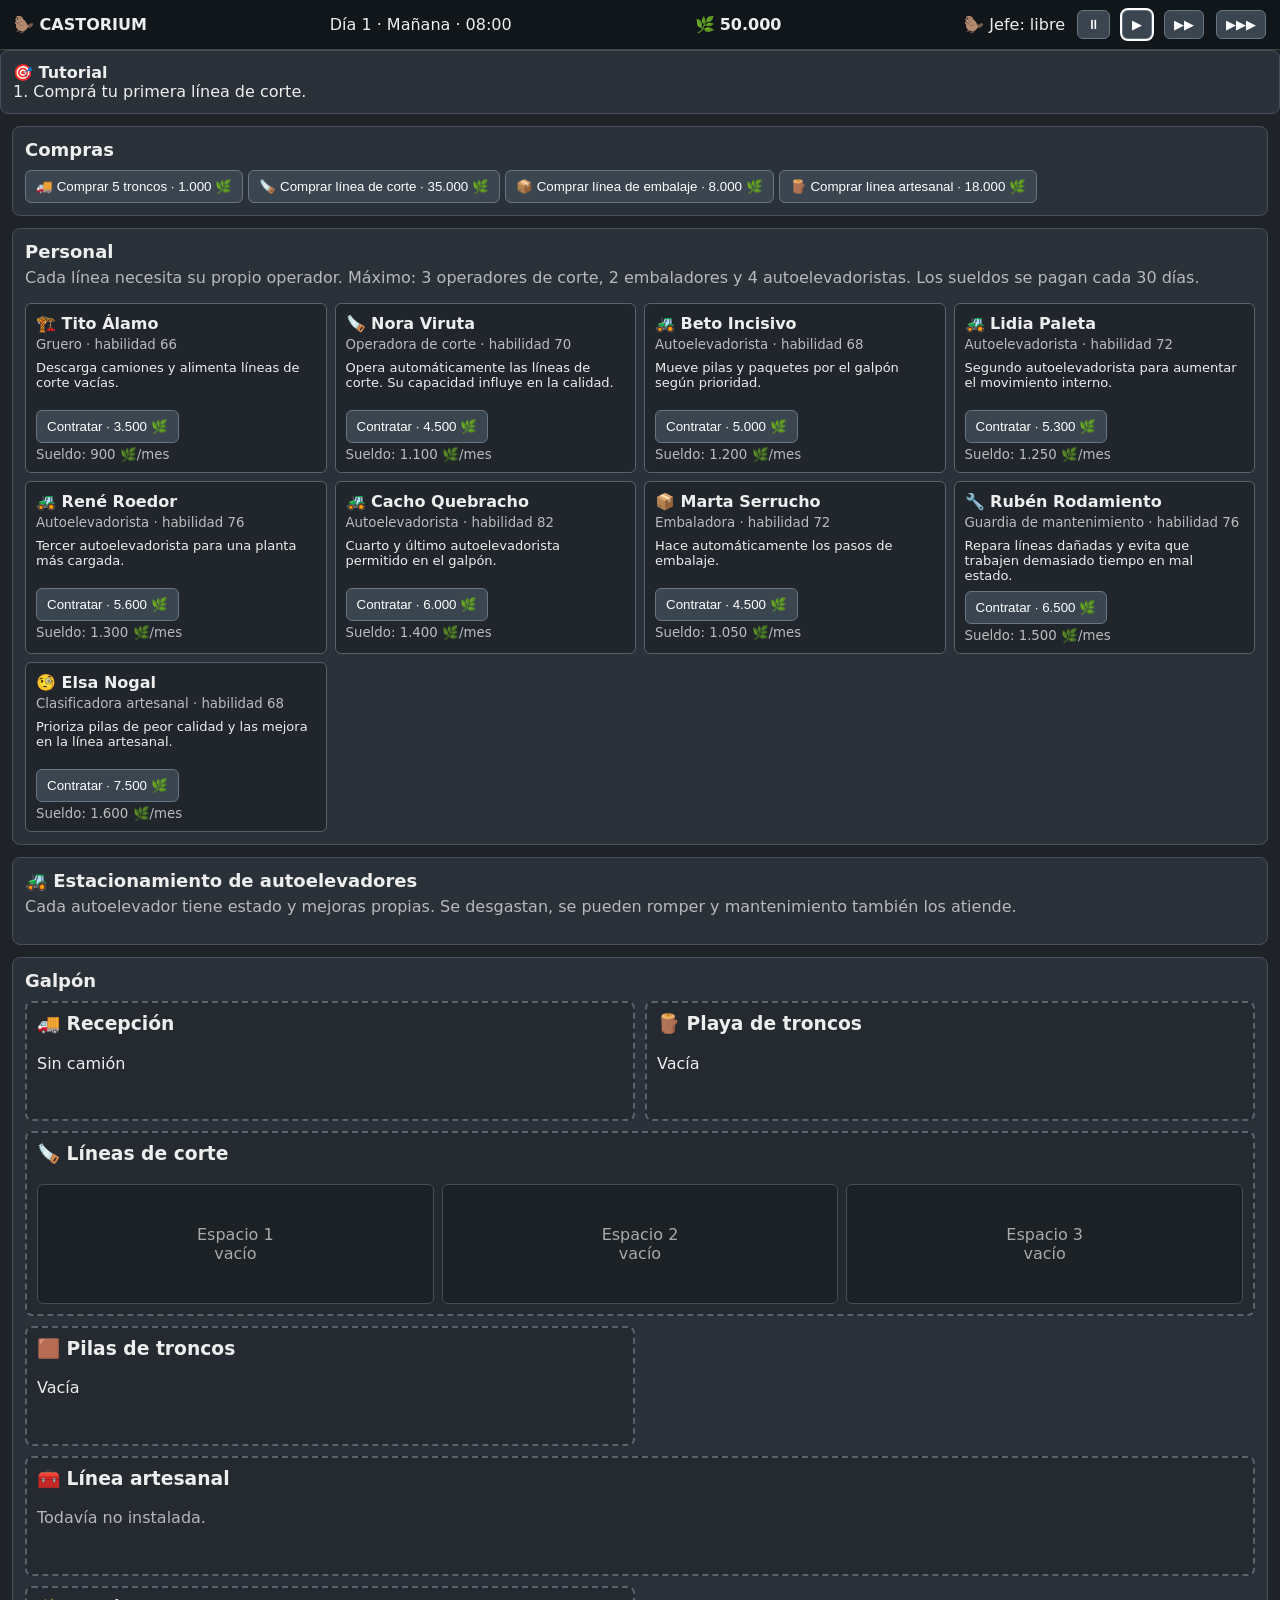
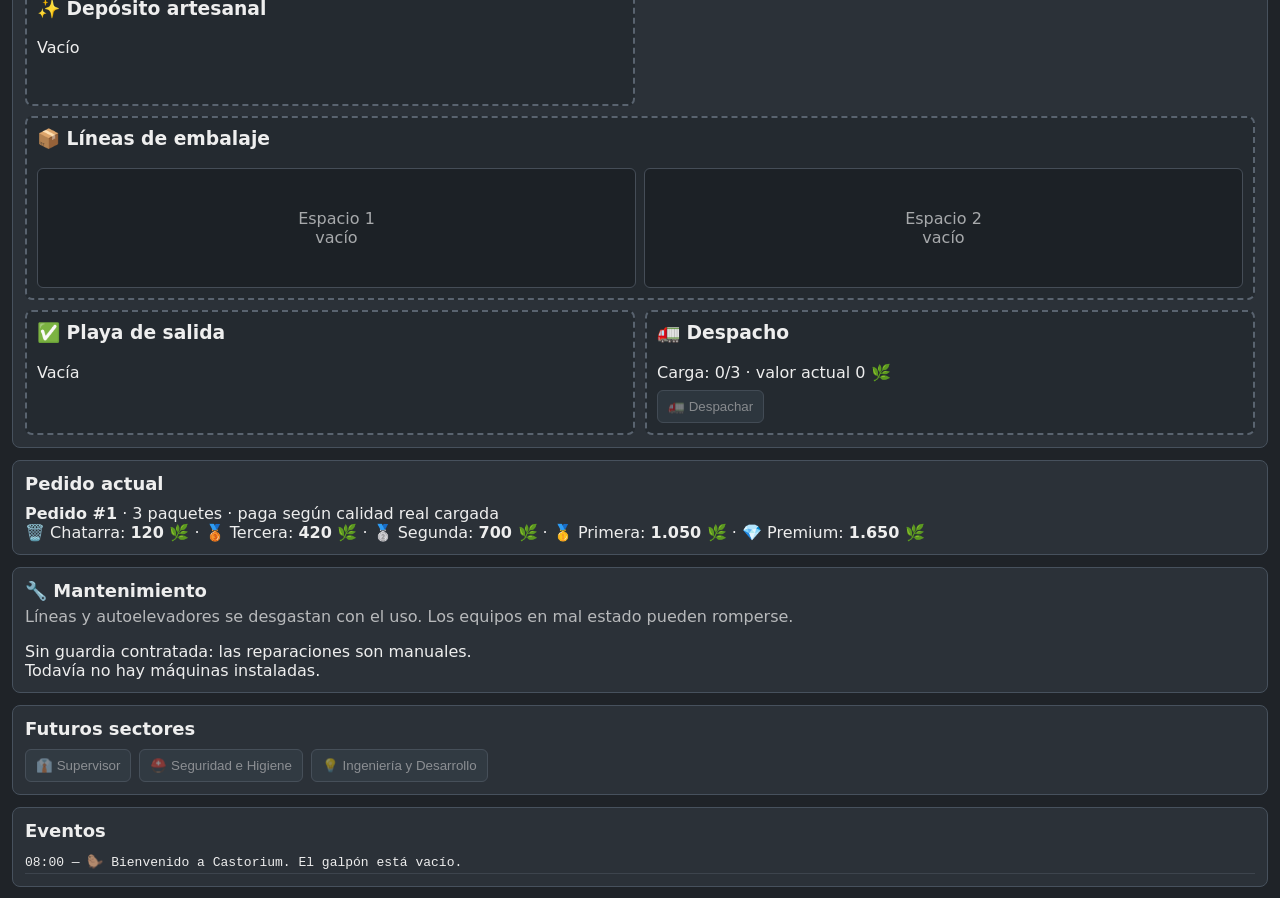
==== index.html @ df2d4288 "Add forklift parking and staffing limits" ====
<!doctype html>
<html lang="es">
<head>
  <meta charset="UTF-8" />
  <meta name="viewport" content="width=device-width, initial-scale=1.0" />
  <title>Castorium</title>
  <link rel="stylesheet" href="./styles.css" />
</head>
<body>
  <header>
    <strong>🦫 CASTORIUM</strong>
    <span id="clock">Día 1 · Mañana · 08:00</span>
    <span>🌿 <b id="money">50.000</b></span>
    <span id="boss">Jefe: libre</span>
    <button data-speed="0">⏸</button>
    <button data-speed="1" class="active">▶</button>
    <button data-speed="2">▶▶</button>
    <button data-speed="4">▶▶▶</button>
  </header>

  <section id="tutorial" class="panel"></section>

  <main>
    <section class="panel">
      <h2>Compras</h2>
      <button id="buyLogs">🚚 Comprar 5 troncos · 1.000 🌿</button>
      <button id="buyCutLine">🪚 Comprar línea de corte · 35.000 🌿</button>
      <button id="buyPackLine">📦 Comprar línea de embalaje · 8.000 🌿</button>
      <button id="buyArtisanLine">🪵 Comprar línea artesanal · 18.000 🌿</button>
    </section>

    <section class="panel">
      <h2>Personal</h2>
      <p class="muted">Cada línea necesita su propio operador. Máximo: 3 operadores de corte, 2 embaladores y 4 autoelevadoristas. Los sueldos se pagan cada 30 días.</p>
      <div id="workers" class="worker-grid"></div>
    </section>

    <section class="panel">
      <h2>🚜 Estacionamiento de autoelevadores</h2>
      <p class="muted">Cada autoelevador tiene estado y mejoras propias. Se desgastan, se pueden romper y mantenimiento también los atiende.</p>
      <div id="forkliftParking" class="slots"></div>
    </section>

    <section class="panel">
      <h2>Galpón</h2>
      <div class="flow">
        <div class="zone">
          <h3>🚚 Recepción</h3>
          <div id="incoming"></div>
        </div>
        <div class="zone dropzone" data-drop="rawYard">
          <h3>🪵 Playa de troncos</h3>
          <div id="rawYard"></div>
        </div>
        <div class="zone wide">
          <h3>🪚 Líneas de corte</h3>
          <div id="cutLines" class="slots"></div>
        </div>
        <div class="zone dropzone" data-drop="cutBuffer">
          <h3>🟫 Pilas de troncos</h3>
          <div id="cutBuffer"></div>
        </div>
        <div class="zone wide">
          <h3>🧰 Línea artesanal</h3>
          <div id="artisanLine"></div>
        </div>
        <div class="zone dropzone" data-drop="artisanYard">
          <h3>✨ Depósito artesanal</h3>
          <div id="artisanYard"></div>
        </div>
        <div class="zone wide">
          <h3>📦 Líneas de embalaje</h3>
          <div id="packLines" class="slots pack-slots"></div>
        </div>
        <div class="zone dropzone" data-drop="finishedYard">
          <h3>✅ Playa de salida</h3>
          <div id="finishedYard"></div>
        </div>
        <div class="zone dropzone" data-drop="dispatchTruck">
          <h3>🚛 Despacho</h3>
          <div id="dispatchTruck"></div>
        </div>
      </div>
    </section>

    <section class="panel">
      <h2>Pedido actual</h2>
      <div id="order"></div>
      <div id="qualityPrices"></div>
    </section>

    <section class="panel">
      <h2>🔧 Mantenimiento</h2>
      <p class="muted">Líneas y autoelevadores se desgastan con el uso. Los equipos en mal estado pueden romperse.</p>
      <div id="maintenance"></div>
    </section>

    <section class="panel">
      <h2>Futuros sectores</h2>
      <div class="future-grid">
        <button disabled>👔 Supervisor</button>
        <button disabled>⛑️ Seguridad e Higiene</button>
        <button disabled>💡 Ingeniería y Desarrollo</button>
      </div>
    </section>

    <section class="panel">
      <h2>Eventos</h2>
      <div id="log"></div>
    </section>
  </main>

  <script type="module" src="./src/main.js"></script>
</body>
</html>
---- styles.css ----
* { box-sizing: border-box; }
body { margin: 0; font-family: system-ui, sans-serif; background: #1f2328; color: #eee; }
header { position: sticky; top: 0; z-index: 5; display: flex; gap: 12px; align-items: center; padding: 10px 14px; background: #11161b; border-bottom: 1px solid #444; }
header span { margin-left: auto; }
header button { padding: 6px 9px; }
main { padding: 12px; display: grid; gap: 12px; }
.panel { background: #2b3138; border: 1px solid #47515d; border-radius: 8px; padding: 12px; }
.panel h2 { margin: 0 0 10px; font-size: 18px; }
.flow { display: grid; grid-template-columns: repeat(2, minmax(240px, 1fr)); gap: 10px; }
.zone { min-height: 120px; border: 2px dashed #59636f; border-radius: 7px; padding: 10px; background: #242a30; }
.zone.wide { grid-column: span 2; }
.zone.dragover, .machine.dragover { border-color: #fff; background: #303840; }
.zone h3 { margin-top: 0; }
.slots { display: grid; grid-template-columns: repeat(3, minmax(180px,1fr)); gap: 8px; }
.pack-slots { grid-template-columns: repeat(2, minmax(220px,1fr)); }
.machine { border: 1px solid #58616d; border-radius: 6px; padding: 8px; background: #181d22; min-height: 120px; }
.machine.empty { opacity: .65; display: grid; place-items: center; text-align: center; }
.item { display: inline-block; margin: 4px; padding: 7px 9px; background: #3d4650; border: 1px solid #65717d; border-radius: 6px; cursor: grab; user-select: none; }
.item:active { cursor: grabbing; }
button { background: #3a4550; color: white; border: 1px solid #687583; border-radius: 6px; padding: 8px 10px; }
button:hover:not(:disabled) { background: #465463; }
button:disabled { opacity: .45; cursor: not-allowed; }
button.active { outline: 2px solid #fff; }
progress { width: 100%; height: 18px; }
.action-row { display: flex; gap: 8px; flex-wrap: wrap; margin-top: 8px; }
.future-grid { display: flex; gap: 8px; flex-wrap: wrap; }
.worker-grid { display: grid; grid-template-columns: repeat(4, minmax(190px, 1fr)); gap: 8px; }
.worker-card { border: 1px solid #58616d; border-radius: 6px; padding: 10px; background: #20262c; }
.worker-card.hired { border-style: dashed; }
.worker-card p { min-height: 42px; margin: 8px 0; font-size: 13px; }
.worker-card small { display: block; opacity: .75; margin-top: 4px; }
.upgrade-menu { margin-top: 8px; padding-top: 8px; border-top: 1px solid #46505a; display: grid; gap: 6px; }
.upgrade-menu button { text-align: left; }
.muted { opacity: .72; margin-top: -4px; }
#log { max-height: 180px; overflow-y: auto; font-family: ui-monospace, monospace; font-size: 13px; }
.log-entry { padding: 3px 0; border-bottom: 1px solid #3d444d; }
.tutorial-step { font-size: 16px; }
.good { color: #b6f0b6; }
.warn { color: #ffd18a; }
@media (max-width: 900px) {
  .worker-grid { grid-template-columns: repeat(2, minmax(180px, 1fr)); }
}
@media (max-width: 800px) {
  .flow, .slots, .pack-slots, .worker-grid { grid-template-columns: 1fr; }
  .zone.wide { grid-column: span 1; }
  header { flex-wrap: wrap; }
  header span { margin-left: 0; }
}
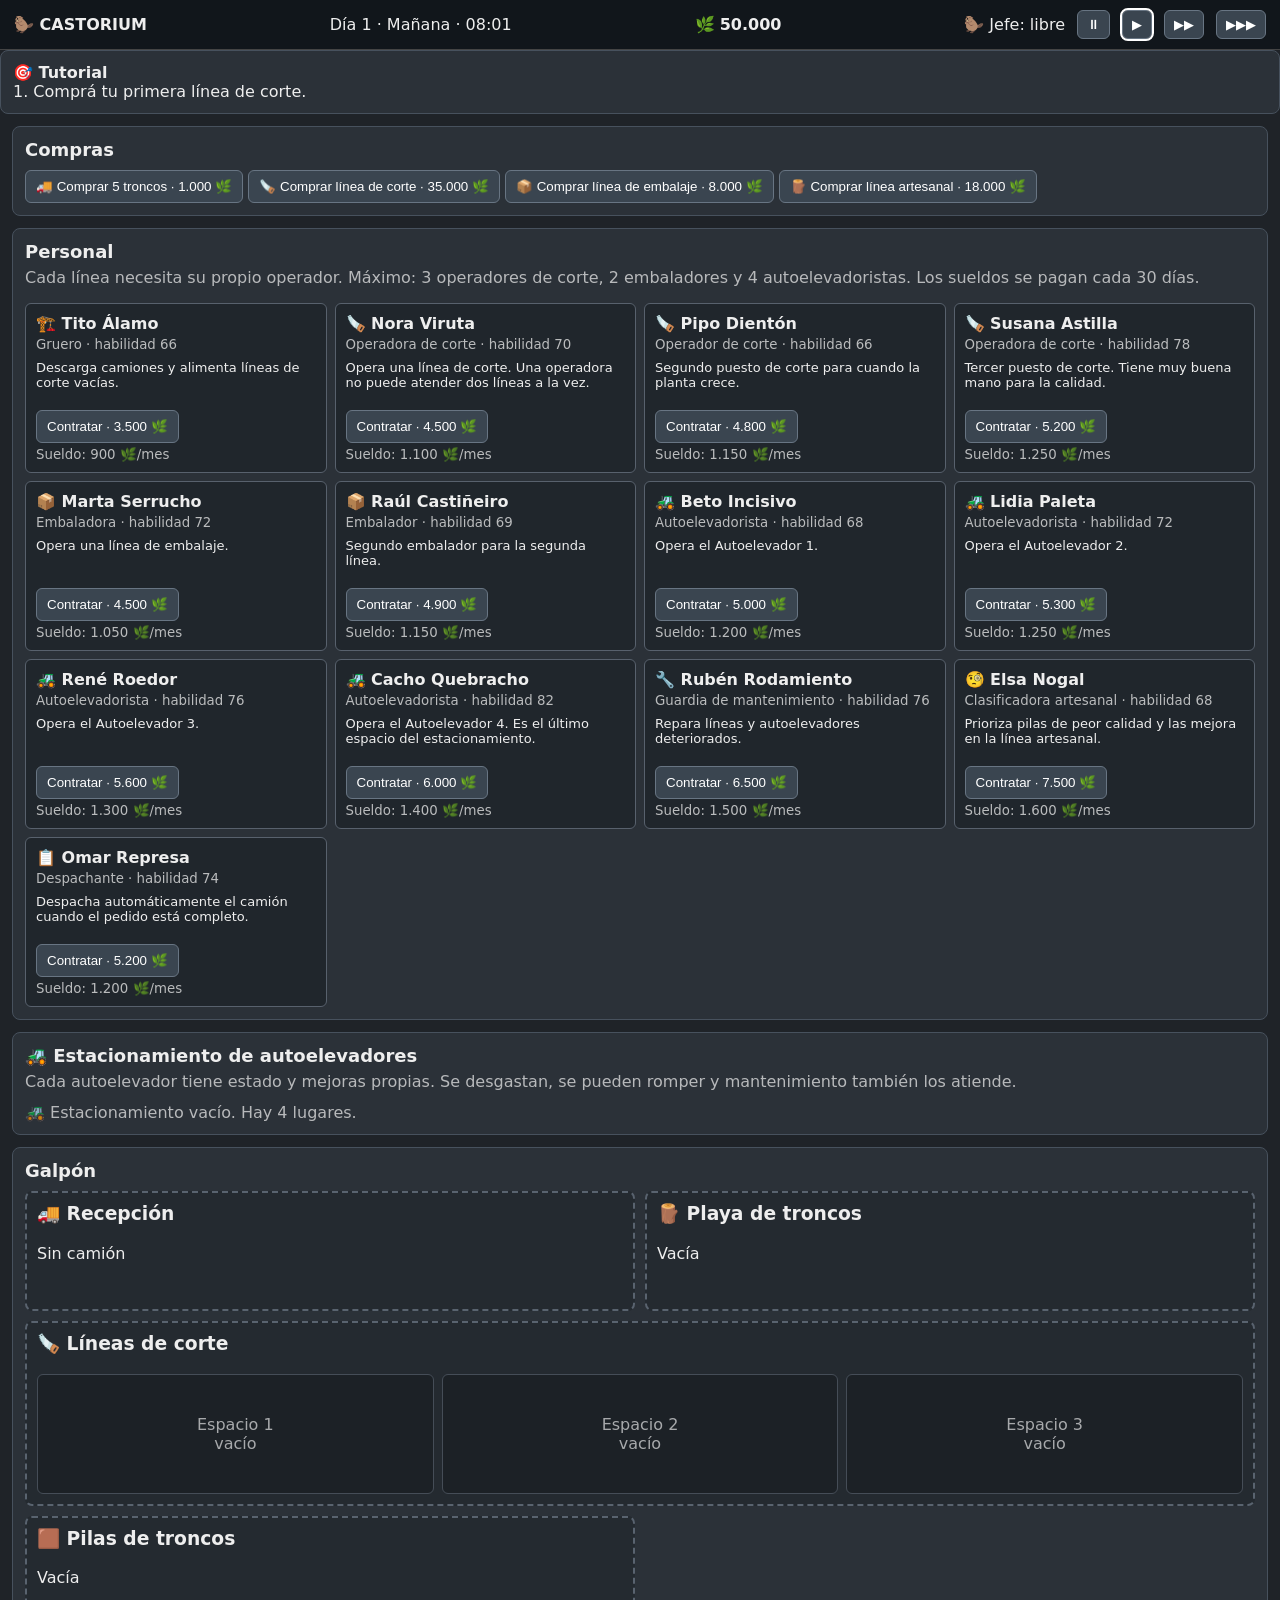
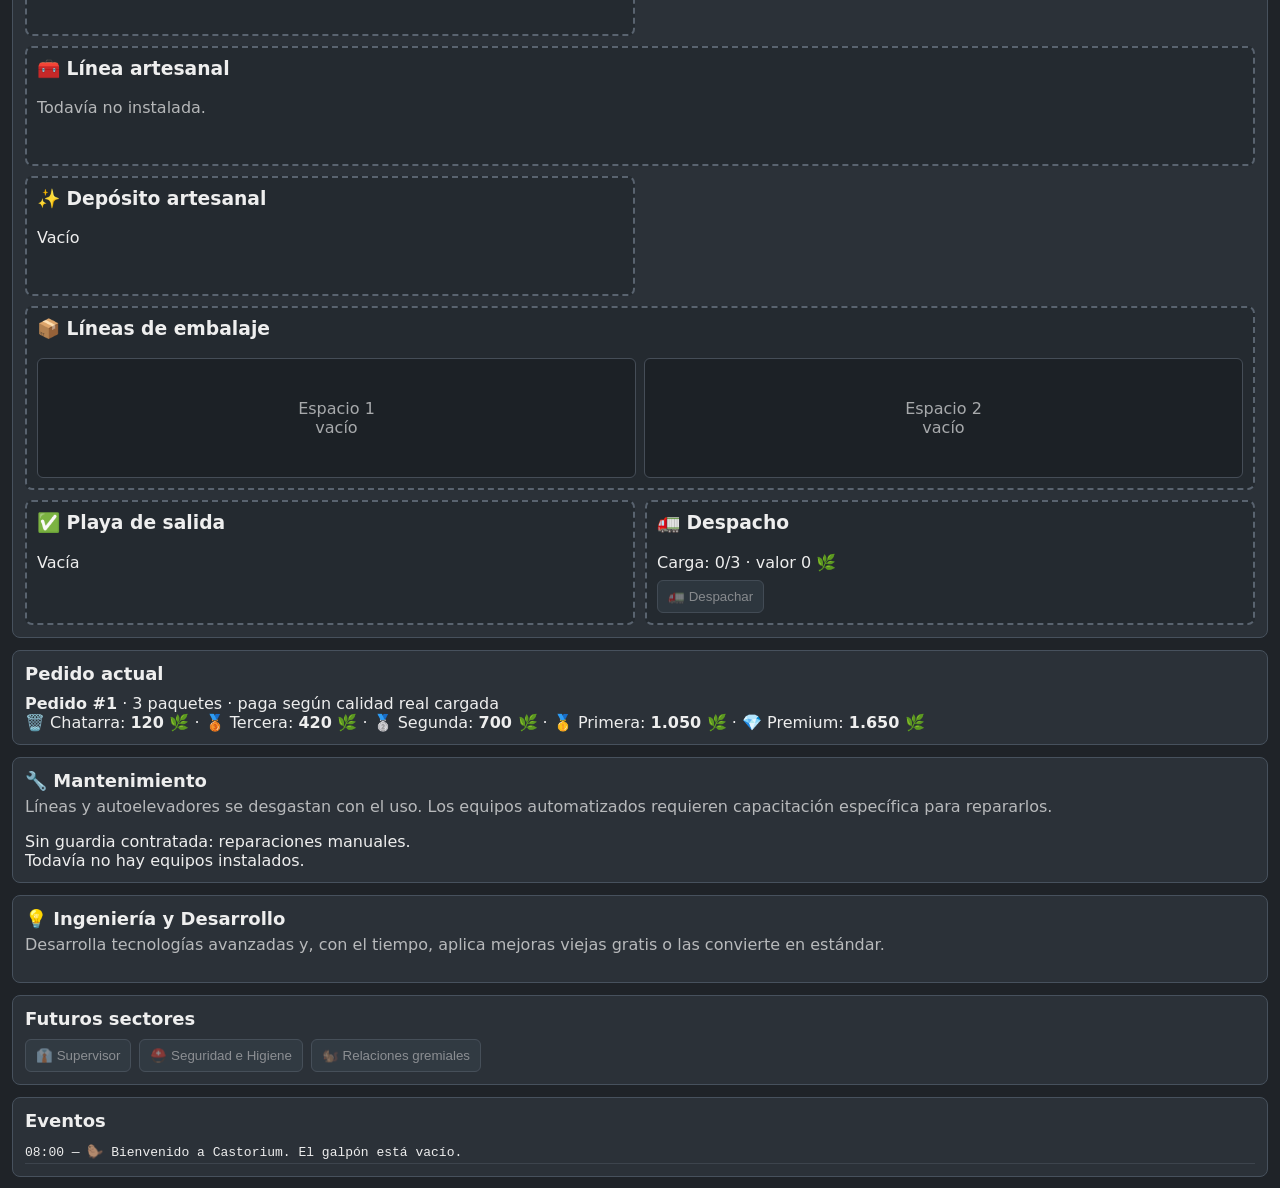
==== commit be8608a9: "Add Engineering panel and automation-ready plant systems" ====
--- a/index.html
+++ b/index.html
@@ -44,42 +44,15 @@
     <section class="panel">
       <h2>Galpón</h2>
       <div class="flow">
-        <div class="zone">
-          <h3>🚚 Recepción</h3>
-          <div id="incoming"></div>
-        </div>
-        <div class="zone dropzone" data-drop="rawYard">
-          <h3>🪵 Playa de troncos</h3>
-          <div id="rawYard"></div>
-        </div>
-        <div class="zone wide">
-          <h3>🪚 Líneas de corte</h3>
-          <div id="cutLines" class="slots"></div>
-        </div>
-        <div class="zone dropzone" data-drop="cutBuffer">
-          <h3>🟫 Pilas de troncos</h3>
-          <div id="cutBuffer"></div>
-        </div>
-        <div class="zone wide">
-          <h3>🧰 Línea artesanal</h3>
-          <div id="artisanLine"></div>
-        </div>
-        <div class="zone dropzone" data-drop="artisanYard">
-          <h3>✨ Depósito artesanal</h3>
-          <div id="artisanYard"></div>
-        </div>
-        <div class="zone wide">
-          <h3>📦 Líneas de embalaje</h3>
-          <div id="packLines" class="slots pack-slots"></div>
-        </div>
-        <div class="zone dropzone" data-drop="finishedYard">
-          <h3>✅ Playa de salida</h3>
-          <div id="finishedYard"></div>
-        </div>
-        <div class="zone dropzone" data-drop="dispatchTruck">
-          <h3>🚛 Despacho</h3>
-          <div id="dispatchTruck"></div>
-        </div>
+        <div class="zone"><h3>🚚 Recepción</h3><div id="incoming"></div></div>
+        <div class="zone dropzone" data-drop="rawYard"><h3>🪵 Playa de troncos</h3><div id="rawYard"></div></div>
+        <div class="zone wide"><h3>🪚 Líneas de corte</h3><div id="cutLines" class="slots"></div></div>
+        <div class="zone dropzone" data-drop="cutBuffer"><h3>🟫 Pilas de troncos</h3><div id="cutBuffer"></div></div>
+        <div class="zone wide"><h3>🧰 Línea artesanal</h3><div id="artisanLine"></div></div>
+        <div class="zone dropzone" data-drop="artisanYard"><h3>✨ Depósito artesanal</h3><div id="artisanYard"></div></div>
+        <div class="zone wide"><h3>📦 Líneas de embalaje</h3><div id="packLines" class="slots pack-slots"></div></div>
+        <div class="zone dropzone" data-drop="finishedYard"><h3>✅ Playa de salida</h3><div id="finishedYard"></div></div>
+        <div class="zone dropzone" data-drop="dispatchTruck"><h3>🚛 Despacho</h3><div id="dispatchTruck"></div></div>
       </div>
     </section>
 
@@ -91,8 +64,14 @@
 
     <section class="panel">
       <h2>🔧 Mantenimiento</h2>
-      <p class="muted">Líneas y autoelevadores se desgastan con el uso. Los equipos en mal estado pueden romperse.</p>
+      <p class="muted">Líneas y autoelevadores se desgastan con el uso. Los equipos automatizados requieren capacitación específica para repararlos.</p>
       <div id="maintenance"></div>
+    </section>
+
+    <section class="panel">
+      <h2>💡 Ingeniería y Desarrollo</h2>
+      <p class="muted">Desarrolla tecnologías avanzadas y, con el tiempo, aplica mejoras viejas gratis o las convierte en estándar.</p>
+      <div id="engineering"></div>
     </section>
 
     <section class="panel">
@@ -100,7 +79,7 @@
       <div class="future-grid">
         <button disabled>👔 Supervisor</button>
         <button disabled>⛑️ Seguridad e Higiene</button>
-        <button disabled>💡 Ingeniería y Desarrollo</button>
+        <button disabled>🐿️ Relaciones gremiales</button>
       </div>
     </section>
 
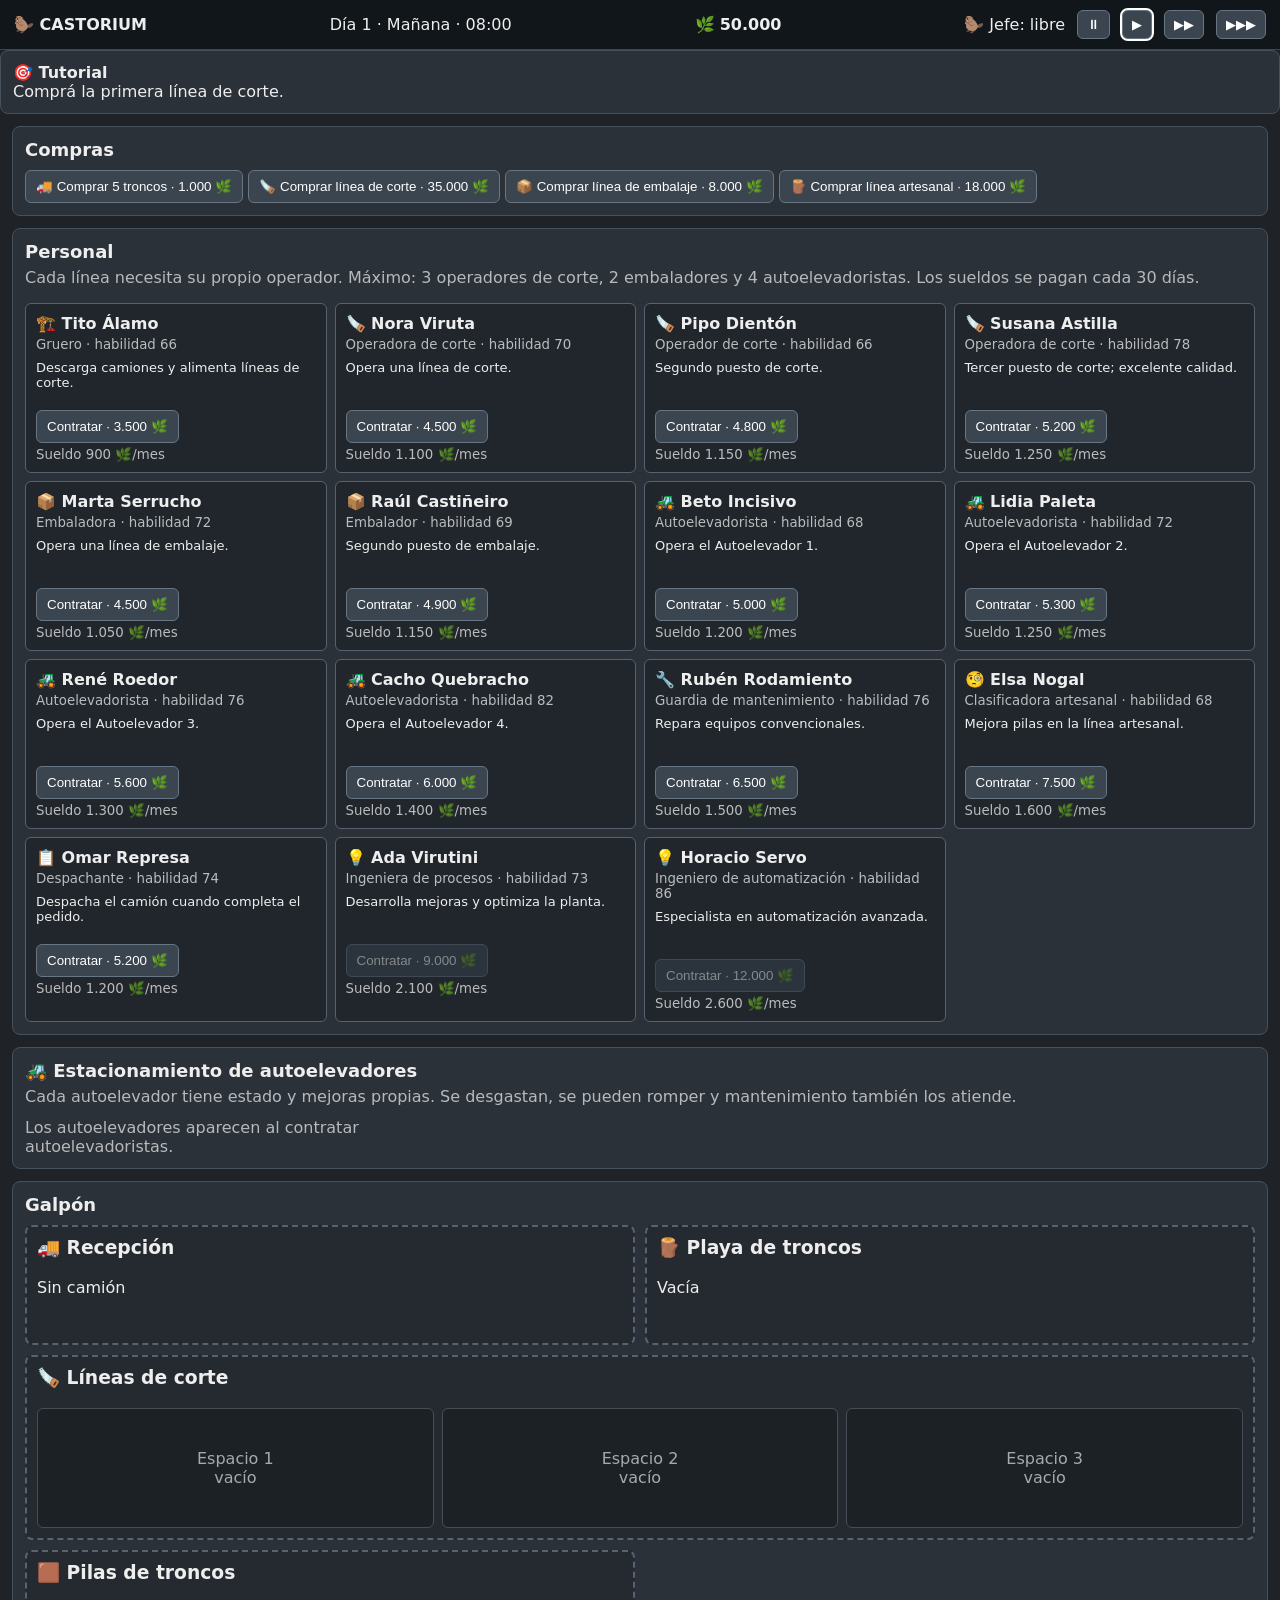
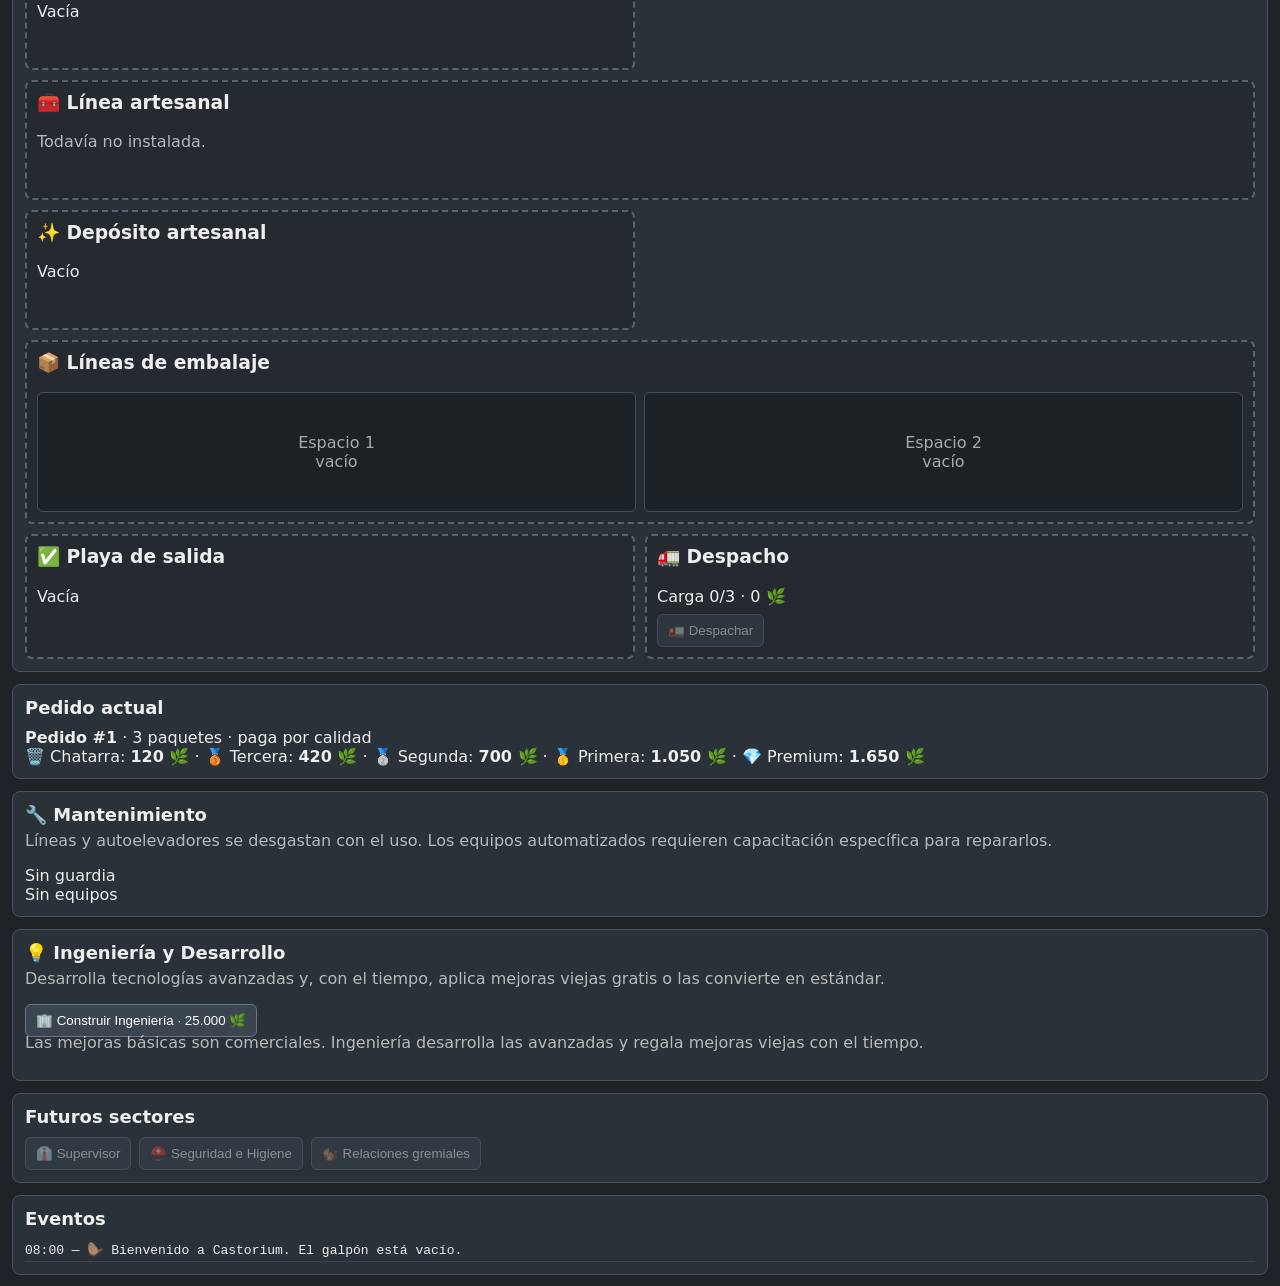
==== commit 0e138ad3: "Use new Engineering and automation simulation" ====
--- a/index.html
+++ b/index.html
@@ -89,6 +89,6 @@
     </section>
   </main>
 
-  <script type="module" src="./src/main.js"></script>
+  <script type="module" src="./src/main-v2.js"></script>
 </body>
 </html>
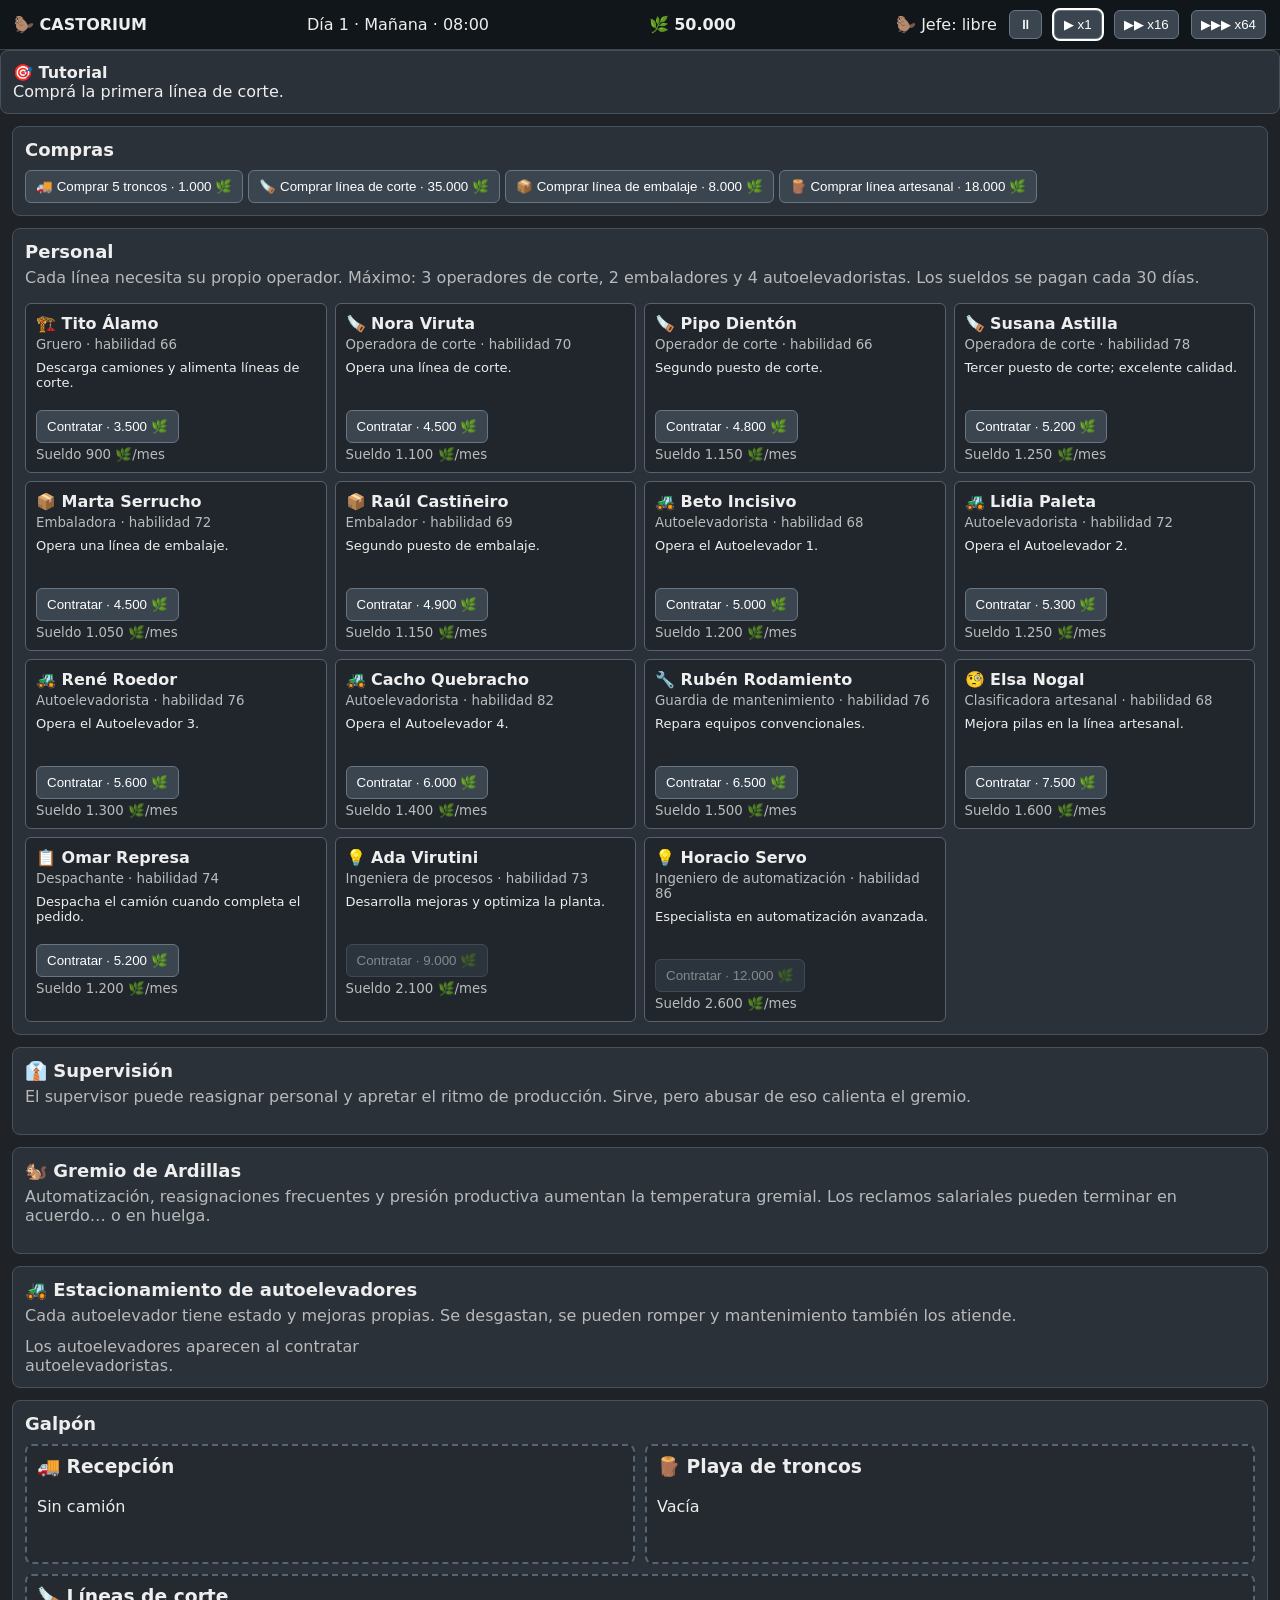
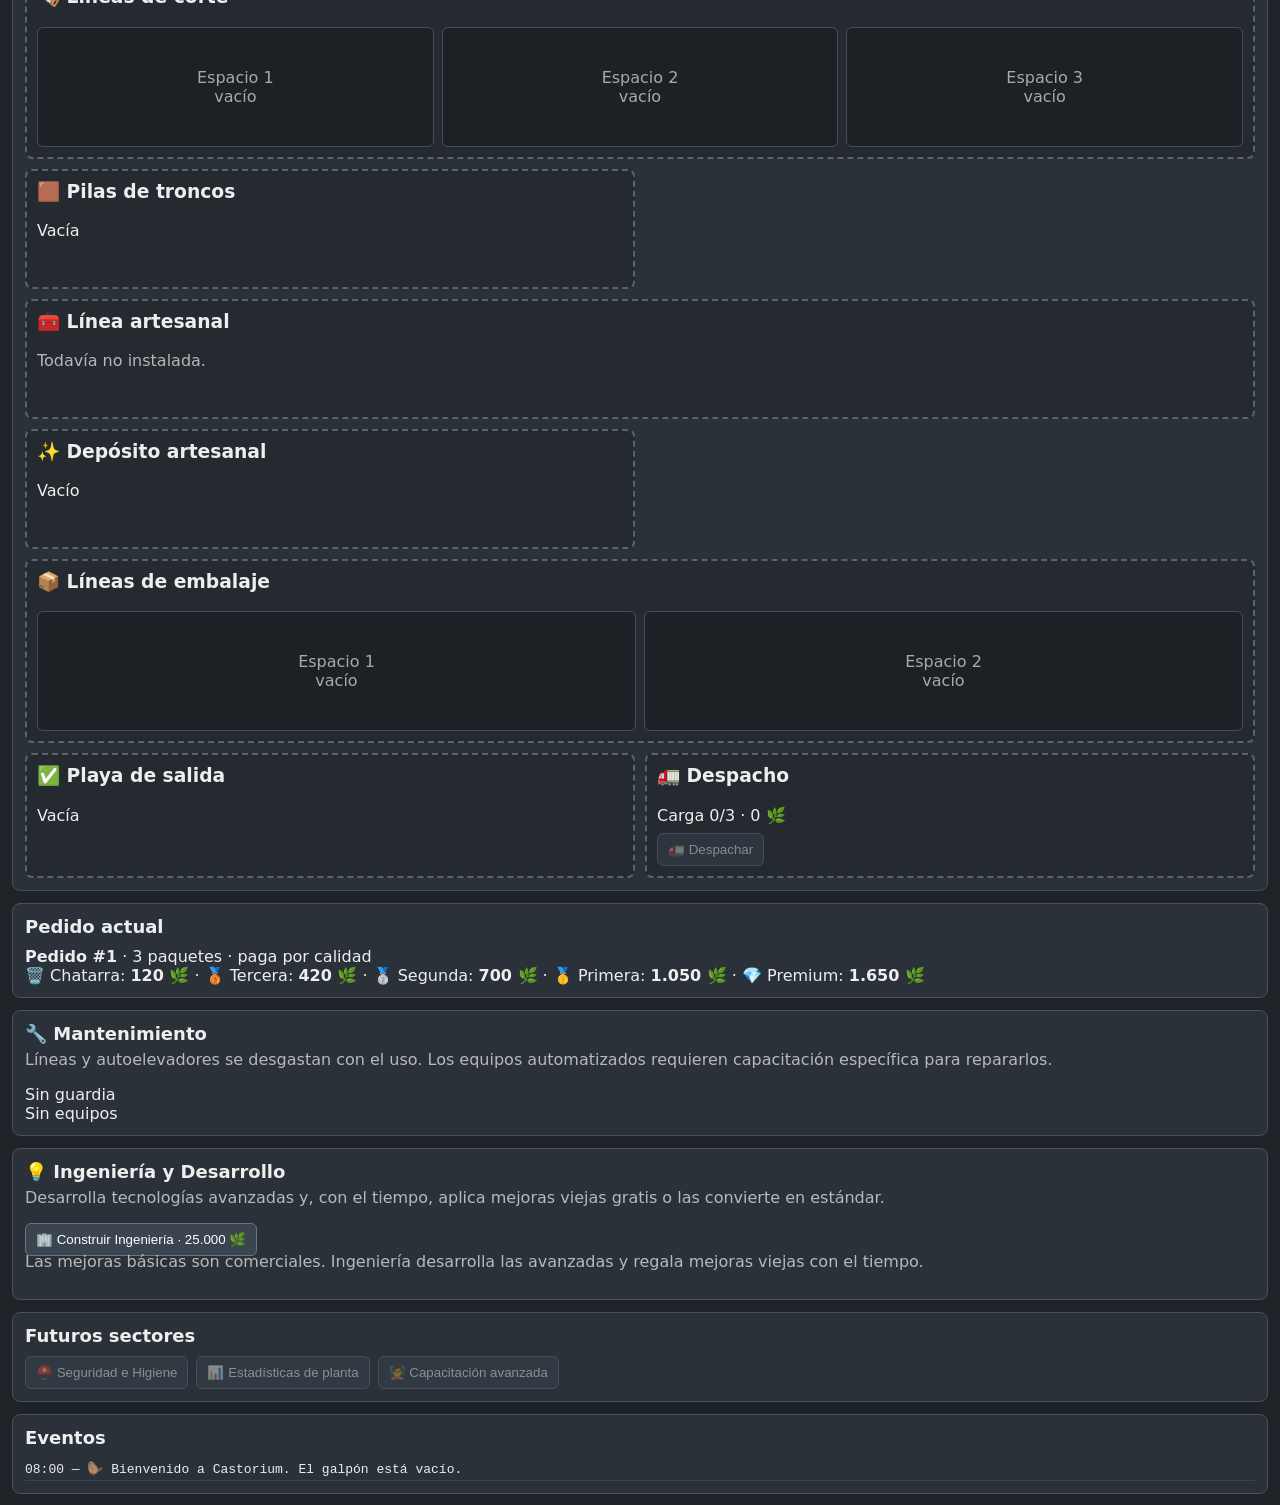
==== commit 9cc058a6: "Add supervisor union panels and faster time controls" ====
--- a/index.html
+++ b/index.html
@@ -13,9 +13,9 @@
     <span>🌿 <b id="money">50.000</b></span>
     <span id="boss">Jefe: libre</span>
     <button data-speed="0">⏸</button>
-    <button data-speed="1" class="active">▶</button>
-    <button data-speed="2">▶▶</button>
-    <button data-speed="4">▶▶▶</button>
+    <button data-speed="1" class="active">▶ x1</button>
+    <button data-speed="16">▶▶ x16</button>
+    <button data-speed="64">▶▶▶ x64</button>
   </header>
 
   <section id="tutorial" class="panel"></section>
@@ -33,6 +33,18 @@
       <h2>Personal</h2>
       <p class="muted">Cada línea necesita su propio operador. Máximo: 3 operadores de corte, 2 embaladores y 4 autoelevadoristas. Los sueldos se pagan cada 30 días.</p>
       <div id="workers" class="worker-grid"></div>
+    </section>
+
+    <section class="panel">
+      <h2>👔 Supervisión</h2>
+      <p class="muted">El supervisor puede reasignar personal y apretar el ritmo de producción. Sirve, pero abusar de eso calienta el gremio.</p>
+      <div id="supervisor"></div>
+    </section>
+
+    <section class="panel">
+      <h2>🐿️ Gremio de Ardillas</h2>
+      <p class="muted">Automatización, reasignaciones frecuentes y presión productiva aumentan la temperatura gremial. Los reclamos salariales pueden terminar en acuerdo… o en huelga.</p>
+      <div id="union"></div>
     </section>
 
     <section class="panel">
@@ -77,9 +89,9 @@
     <section class="panel">
       <h2>Futuros sectores</h2>
       <div class="future-grid">
-        <button disabled>👔 Supervisor</button>
         <button disabled>⛑️ Seguridad e Higiene</button>
-        <button disabled>🐿️ Relaciones gremiales</button>
+        <button disabled>📊 Estadísticas de planta</button>
+        <button disabled>🧑‍🏫 Capacitación avanzada</button>
       </div>
     </section>
 
@@ -89,6 +101,6 @@
     </section>
   </main>
 
-  <script type="module" src="./src/main-v2.js"></script>
+  <script type="module" src="./src/bootstrap.js"></script>
 </body>
 </html>
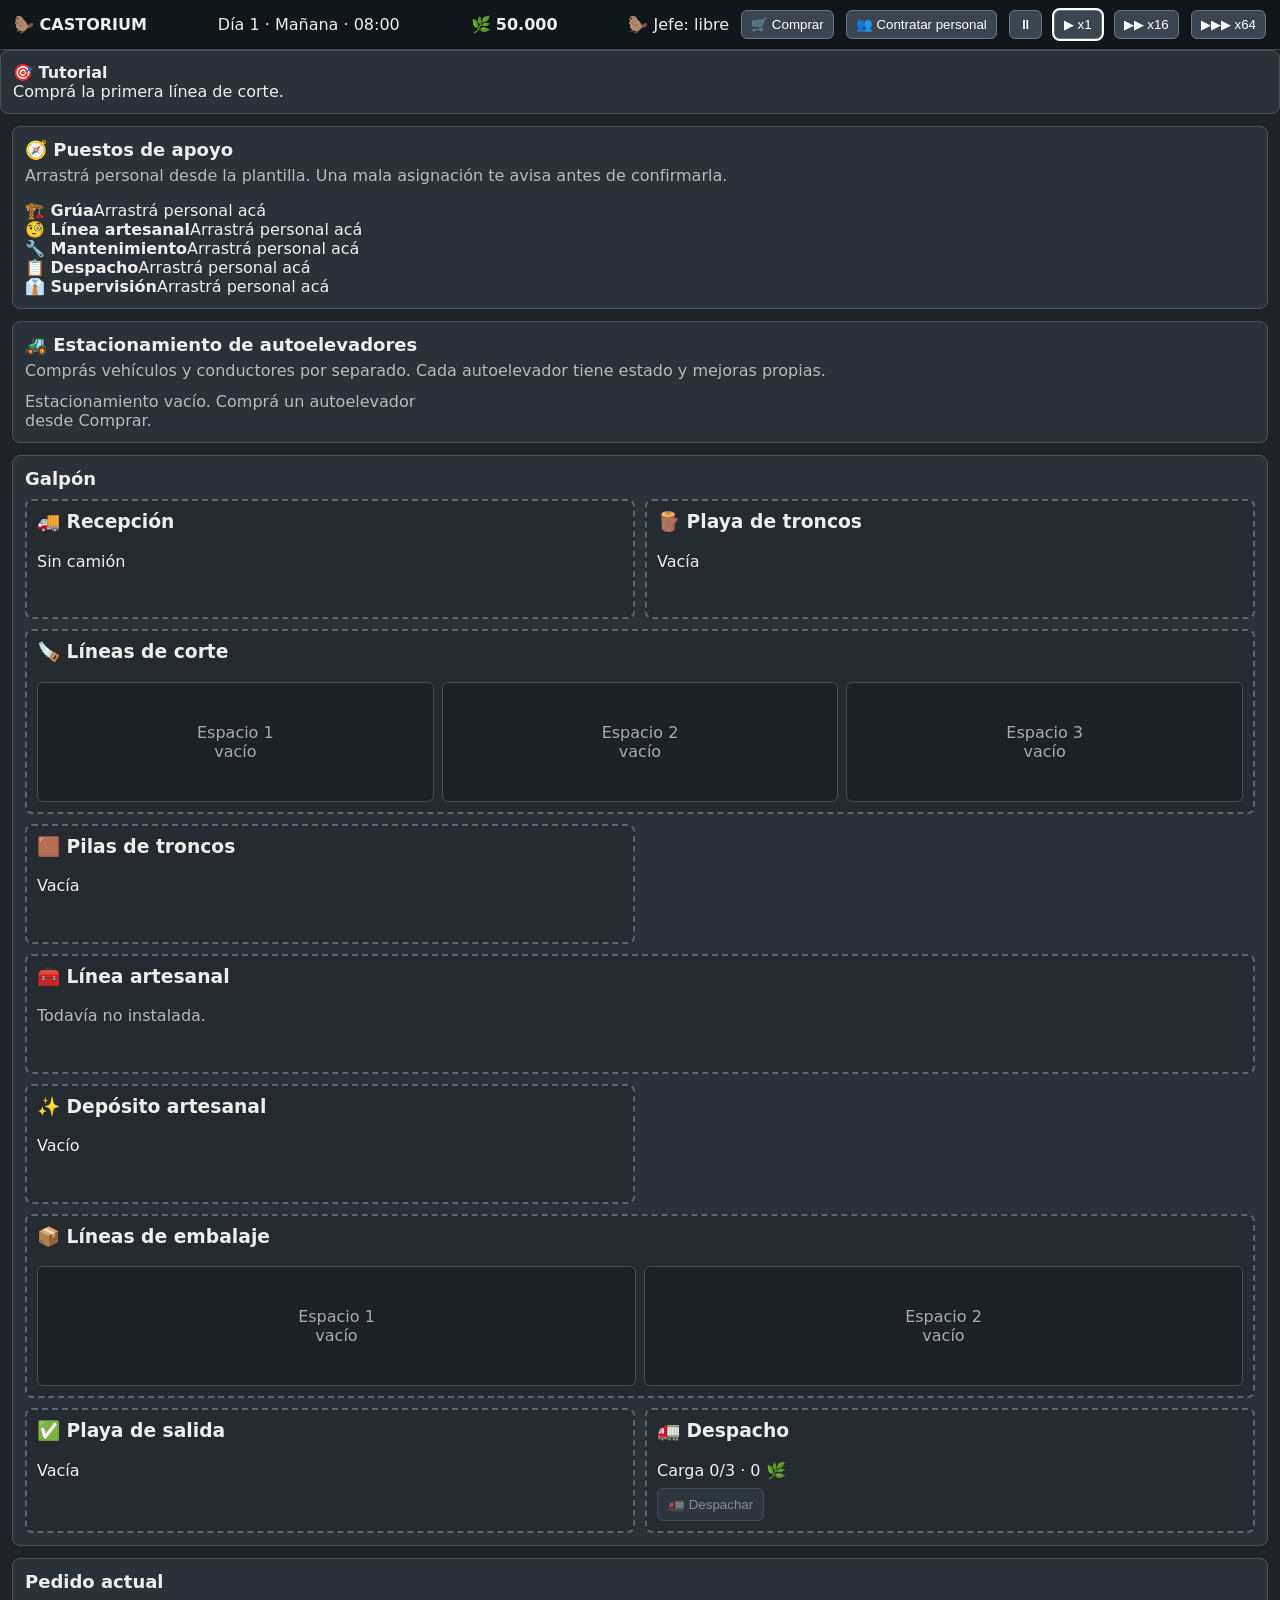
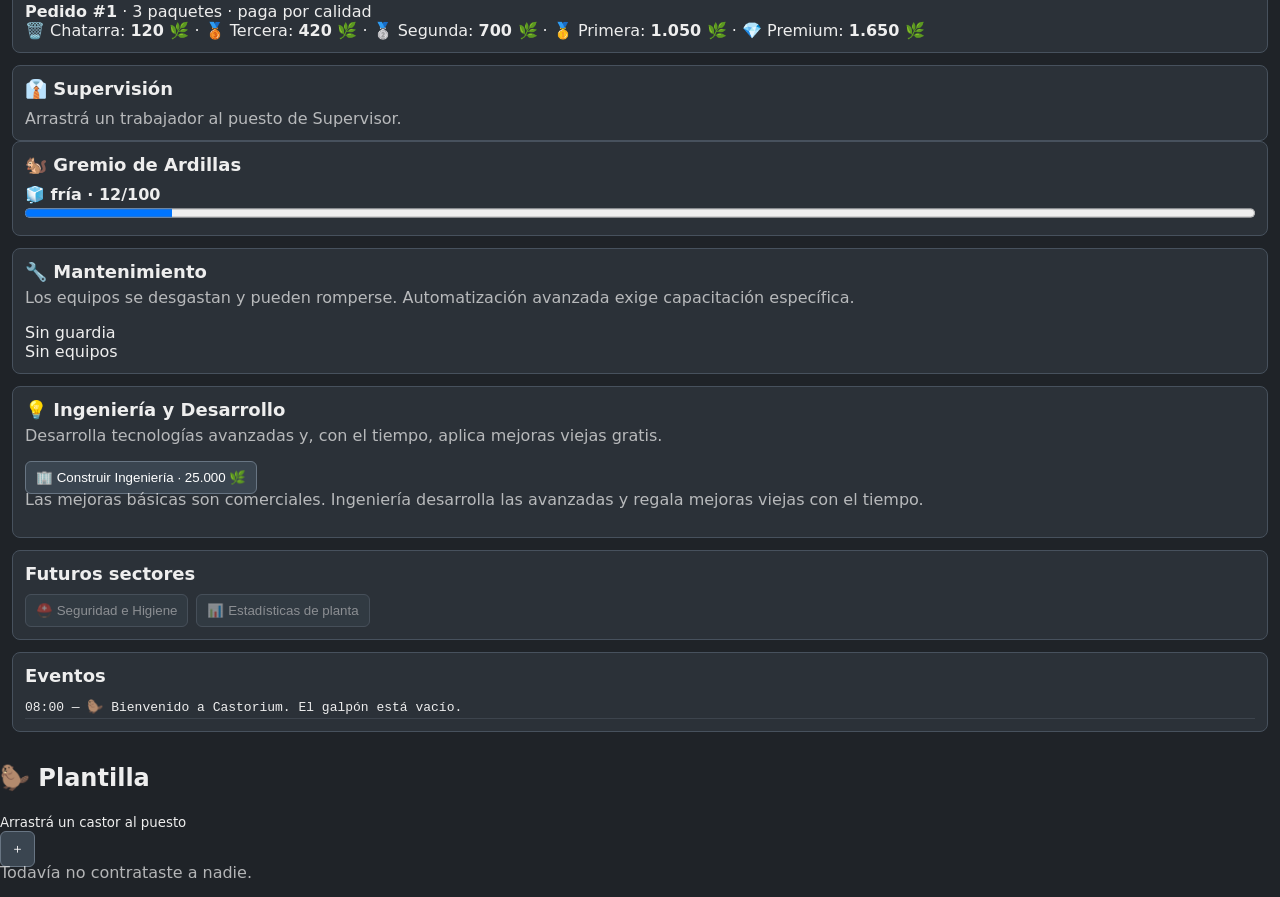
==== commit 8d556df2: "Move hiring and purchases into menus with right-side roster" ====
--- a/index.html
+++ b/index.html
@@ -12,95 +12,120 @@
     <span id="clock">Día 1 · Mañana · 08:00</span>
     <span>🌿 <b id="money">50.000</b></span>
     <span id="boss">Jefe: libre</span>
+    <button id="openPurchase">🛒 Comprar</button>
+    <button id="openHiring">👥 Contratar personal</button>
     <button data-speed="0">⏸</button>
     <button data-speed="1" class="active">▶ x1</button>
     <button data-speed="16">▶▶ x16</button>
     <button data-speed="64">▶▶▶ x64</button>
   </header>
 
-  <section id="tutorial" class="panel"></section>
+  <dialog id="purchaseDialog">
+    <div class="dialog-head"><h2>🛒 Comprar</h2><button id="closePurchase">✕</button></div>
+    <p class="muted">Equipos, líneas y materia prima. Los trabajadores se contratan por separado.</p>
+    <div class="purchase-grid">
+      <button id="buyLogs">🚚 5 troncos<br><b>1.000 🌿</b></button>
+      <button id="buyCutLine">🪚 Línea de corte<br><b>35.000 🌿</b></button>
+      <button id="buyPackLine">📦 Línea de embalaje<br><b>8.000 🌿</b></button>
+      <button id="buyArtisanLine">🪵 Línea artesanal<br><b>18.000 🌿</b></button>
+      <button id="buyForklift">🚜 Autoelevador<br><b>12.000 🌿</b></button>
+    </div>
+  </dialog>
 
-  <main>
-    <section class="panel">
-      <h2>Compras</h2>
-      <button id="buyLogs">🚚 Comprar 5 troncos · 1.000 🌿</button>
-      <button id="buyCutLine">🪚 Comprar línea de corte · 35.000 🌿</button>
-      <button id="buyPackLine">📦 Comprar línea de embalaje · 8.000 🌿</button>
-      <button id="buyArtisanLine">🪵 Comprar línea artesanal · 18.000 🌿</button>
-    </section>
+  <dialog id="hireDialog">
+    <div class="dialog-head"><h2>👥 Contratar personal</h2><button id="closeHiring">✕</button></div>
+    <p class="muted">Al contratar, el castor pasa a tu plantilla de la derecha. Después lo asignás arrastrándolo al puesto.</p>
+    <div id="workers" class="hire-grid"></div>
+  </dialog>
 
-    <section class="panel">
-      <h2>Personal</h2>
-      <p class="muted">Cada línea necesita su propio operador. Máximo: 3 operadores de corte, 2 embaladores y 4 autoelevadoristas. Los sueldos se pagan cada 30 días.</p>
-      <div id="workers" class="worker-grid"></div>
-    </section>
+  <section id="tutorial" class="panel tutorial-panel"></section>
 
-    <section class="panel">
-      <h2>👔 Supervisión</h2>
-      <p class="muted">El supervisor puede reasignar personal y apretar el ritmo de producción. Sirve, pero abusar de eso calienta el gremio.</p>
-      <div id="supervisor"></div>
-    </section>
+  <div class="game-layout">
+    <main>
+      <section class="panel compact-panel">
+        <h2>🧭 Puestos de apoyo</h2>
+        <p class="muted">Arrastrá personal desde la plantilla. Una mala asignación te avisa antes de confirmarla.</p>
+        <div id="supportAssignments" class="support-grid"></div>
+      </section>
 
-    <section class="panel">
-      <h2>🐿️ Gremio de Ardillas</h2>
-      <p class="muted">Automatización, reasignaciones frecuentes y presión productiva aumentan la temperatura gremial. Los reclamos salariales pueden terminar en acuerdo… o en huelga.</p>
-      <div id="union"></div>
-    </section>
+      <section class="panel">
+        <h2>🚜 Estacionamiento de autoelevadores</h2>
+        <p class="muted">Comprás vehículos y conductores por separado. Cada autoelevador tiene estado y mejoras propias.</p>
+        <div id="forkliftParking" class="slots"></div>
+      </section>
 
-    <section class="panel">
-      <h2>🚜 Estacionamiento de autoelevadores</h2>
-      <p class="muted">Cada autoelevador tiene estado y mejoras propias. Se desgastan, se pueden romper y mantenimiento también los atiende.</p>
-      <div id="forkliftParking" class="slots"></div>
-    </section>
+      <section class="panel">
+        <h2>Galpón</h2>
+        <div class="flow">
+          <div class="zone"><h3>🚚 Recepción</h3><div id="incoming"></div></div>
+          <div class="zone dropzone" data-drop="rawYard"><h3>🪵 Playa de troncos</h3><div id="rawYard"></div></div>
+          <div class="zone wide"><h3>🪚 Líneas de corte</h3><div id="cutLines" class="slots"></div></div>
+          <div class="zone dropzone" data-drop="cutBuffer"><h3>🟫 Pilas de troncos</h3><div id="cutBuffer"></div></div>
+          <div class="zone wide"><h3>🧰 Línea artesanal</h3><div id="artisanLine"></div></div>
+          <div class="zone dropzone" data-drop="artisanYard"><h3>✨ Depósito artesanal</h3><div id="artisanYard"></div></div>
+          <div class="zone wide"><h3>📦 Líneas de embalaje</h3><div id="packLines" class="slots pack-slots"></div></div>
+          <div class="zone dropzone" data-drop="finishedYard"><h3>✅ Playa de salida</h3><div id="finishedYard"></div></div>
+          <div class="zone dropzone" data-drop="dispatchTruck"><h3>🚛 Despacho</h3><div id="dispatchTruck"></div></div>
+        </div>
+      </section>
 
-    <section class="panel">
-      <h2>Galpón</h2>
-      <div class="flow">
-        <div class="zone"><h3>🚚 Recepción</h3><div id="incoming"></div></div>
-        <div class="zone dropzone" data-drop="rawYard"><h3>🪵 Playa de troncos</h3><div id="rawYard"></div></div>
-        <div class="zone wide"><h3>🪚 Líneas de corte</h3><div id="cutLines" class="slots"></div></div>
-        <div class="zone dropzone" data-drop="cutBuffer"><h3>🟫 Pilas de troncos</h3><div id="cutBuffer"></div></div>
-        <div class="zone wide"><h3>🧰 Línea artesanal</h3><div id="artisanLine"></div></div>
-        <div class="zone dropzone" data-drop="artisanYard"><h3>✨ Depósito artesanal</h3><div id="artisanYard"></div></div>
-        <div class="zone wide"><h3>📦 Líneas de embalaje</h3><div id="packLines" class="slots pack-slots"></div></div>
-        <div class="zone dropzone" data-drop="finishedYard"><h3>✅ Playa de salida</h3><div id="finishedYard"></div></div>
-        <div class="zone dropzone" data-drop="dispatchTruck"><h3>🚛 Despacho</h3><div id="dispatchTruck"></div></div>
+      <section class="panel">
+        <h2>Pedido actual</h2>
+        <div id="order"></div>
+        <div id="qualityPrices"></div>
+      </section>
+
+      <section class="two-panels">
+        <section class="panel">
+          <h2>👔 Supervisión</h2>
+          <div id="supervisor"></div>
+        </section>
+        <section class="panel">
+          <h2>🐿️ Gremio de Ardillas</h2>
+          <div id="union"></div>
+        </section>
+      </section>
+
+      <section class="panel">
+        <h2>🔧 Mantenimiento</h2>
+        <p class="muted">Los equipos se desgastan y pueden romperse. Automatización avanzada exige capacitación específica.</p>
+        <div id="maintenance"></div>
+      </section>
+
+      <section class="panel">
+        <h2>💡 Ingeniería y Desarrollo</h2>
+        <p class="muted">Desarrolla tecnologías avanzadas y, con el tiempo, aplica mejoras viejas gratis.</p>
+        <div id="engineering"></div>
+      </section>
+
+      <section class="panel">
+        <h2>Futuros sectores</h2>
+        <div class="future-grid">
+          <button disabled>⛑️ Seguridad e Higiene</button>
+          <button disabled>📊 Estadísticas de planta</button>
+        </div>
+      </section>
+
+      <section class="panel">
+        <h2>Eventos</h2>
+        <div id="log"></div>
+      </section>
+    </main>
+
+    <aside class="roster-panel">
+      <div class="roster-title">
+        <div><h2>🦫 Plantilla</h2><small>Arrastrá un castor al puesto</small></div>
+        <button id="openHiringSide">＋</button>
       </div>
-    </section>
-
-    <section class="panel">
-      <h2>Pedido actual</h2>
-      <div id="order"></div>
-      <div id="qualityPrices"></div>
-    </section>
-
-    <section class="panel">
-      <h2>🔧 Mantenimiento</h2>
-      <p class="muted">Líneas y autoelevadores se desgastan con el uso. Los equipos automatizados requieren capacitación específica para repararlos.</p>
-      <div id="maintenance"></div>
-    </section>
-
-    <section class="panel">
-      <h2>💡 Ingeniería y Desarrollo</h2>
-      <p class="muted">Desarrolla tecnologías avanzadas y, con el tiempo, aplica mejoras viejas gratis o las convierte en estándar.</p>
-      <div id="engineering"></div>
-    </section>
-
-    <section class="panel">
-      <h2>Futuros sectores</h2>
-      <div class="future-grid">
-        <button disabled>⛑️ Seguridad e Higiene</button>
-        <button disabled>📊 Estadísticas de planta</button>
-        <button disabled>🧑‍🏫 Capacitación avanzada</button>
-      </div>
-    </section>
-
-    <section class="panel">
-      <h2>Eventos</h2>
-      <div id="log"></div>
-    </section>
-  </main>
+      <div id="personnelRoster"></div>
+    </aside>
+  </div>
 
   <script type="module" src="./src/bootstrap.js"></script>
+  <script>
+    document.addEventListener("DOMContentLoaded", () => {
+      document.querySelector("#openHiringSide")?.addEventListener("click", () => document.querySelector("#hireDialog")?.showModal());
+    });
+  </script>
 </body>
 </html>
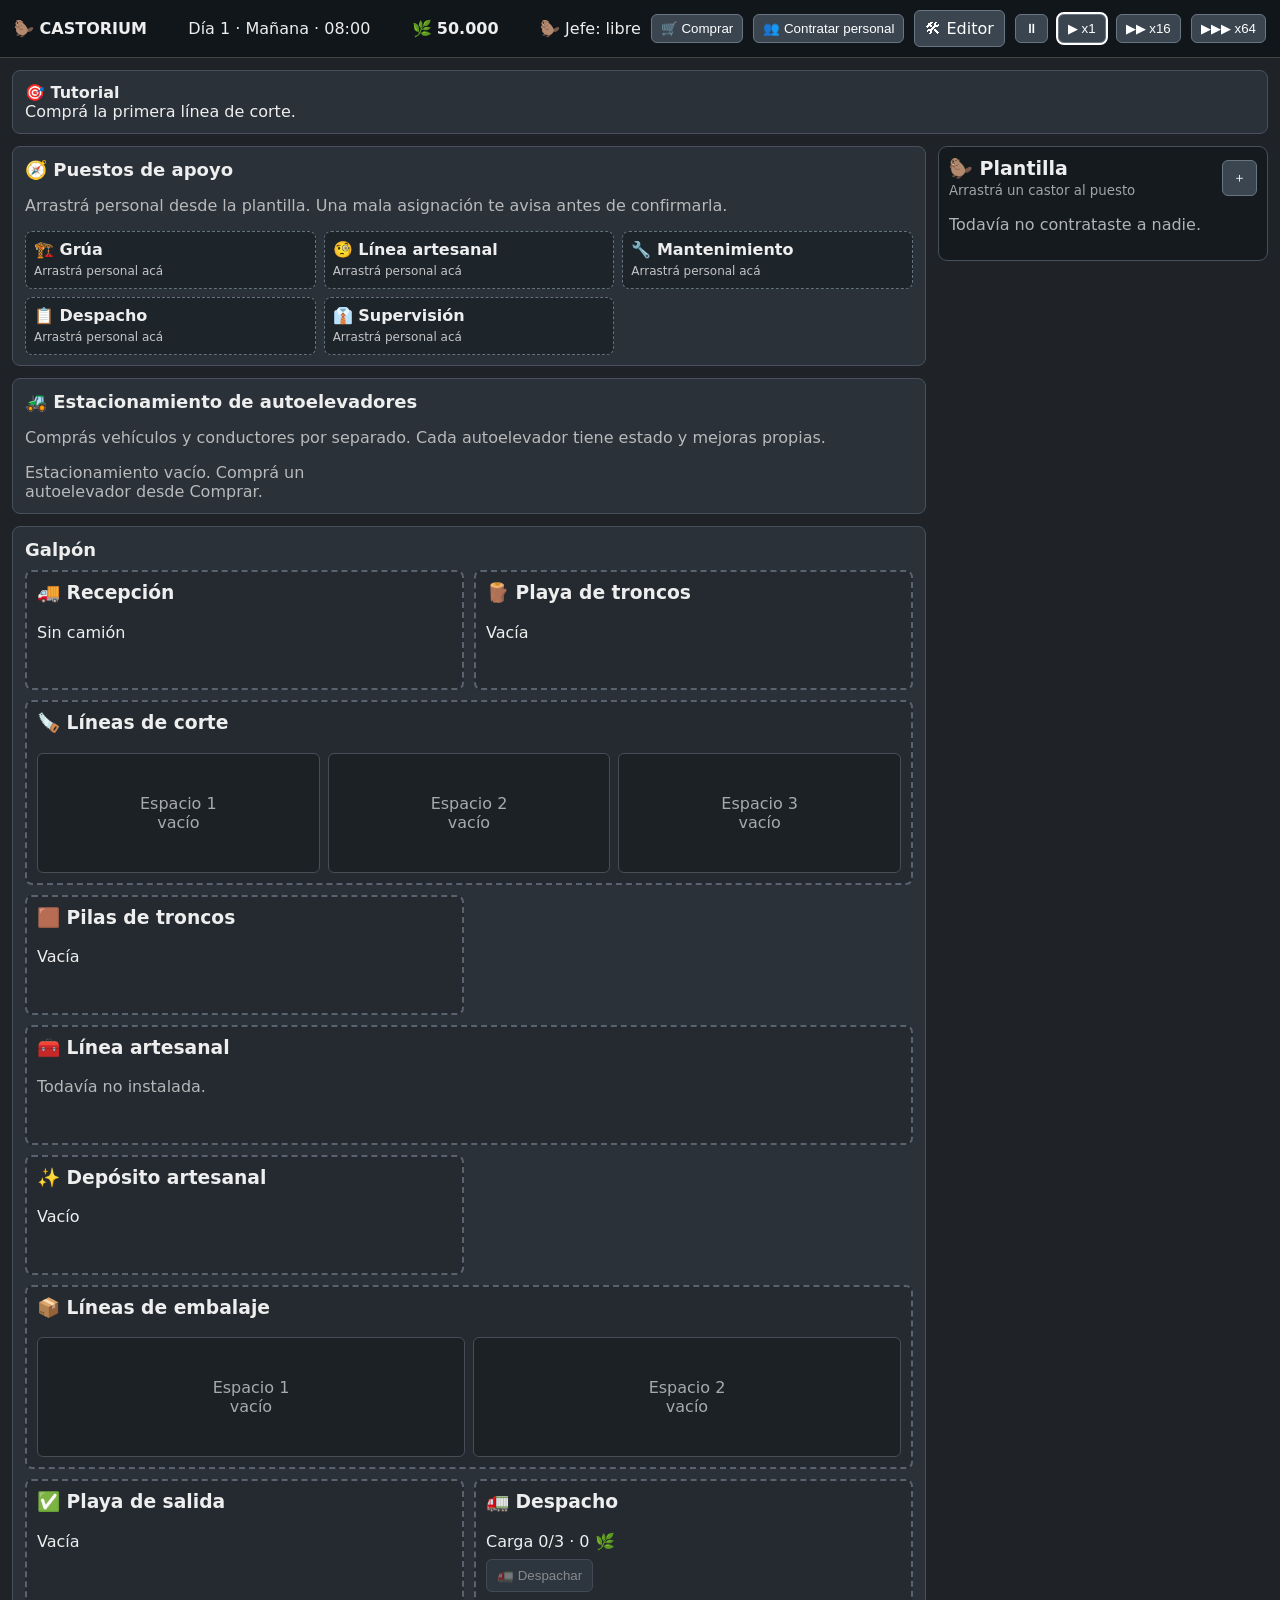
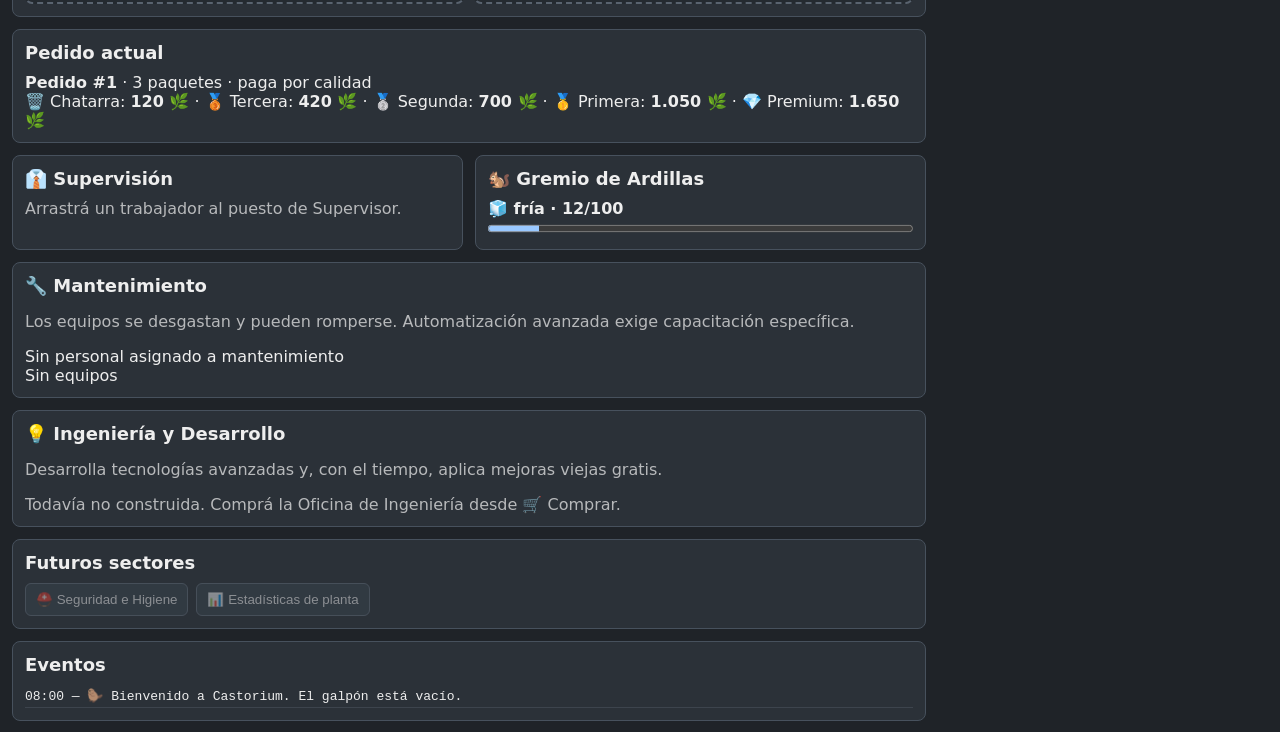
==== commit 8e4cb344: "Link map editor from Castorium" ====
--- a/index.html
+++ b/index.html
@@ -14,6 +14,7 @@
     <span id="boss">Jefe: libre</span>
     <button id="openPurchase">🛒 Comprar</button>
     <button id="openHiring">👥 Contratar personal</button>
+    <a href="./editor.html" style="color:white;text-decoration:none;border:1px solid #687583;border-radius:6px;padding:8px 10px;background:#3a4550">🛠 Editor</a>
     <button data-speed="0">⏸</button>
     <button data-speed="1" class="active">▶ x1</button>
     <button data-speed="16">▶▶ x16</button>
--- a/styles.css
+++ b/styles.css
@@ -1,11 +1,21 @@
 * { box-sizing: border-box; }
+:root { color-scheme: dark; }
 body { margin: 0; font-family: system-ui, sans-serif; background: #1f2328; color: #eee; }
-header { position: sticky; top: 0; z-index: 5; display: flex; gap: 12px; align-items: center; padding: 10px 14px; background: #11161b; border-bottom: 1px solid #444; }
+header { position: sticky; top: 0; z-index: 20; display: flex; gap: 10px; align-items: center; padding: 10px 14px; background: #11161b; border-bottom: 1px solid #444; flex-wrap: wrap; }
 header span { margin-left: auto; }
 header button { padding: 6px 9px; }
-main { padding: 12px; display: grid; gap: 12px; }
+button { background: #3a4550; color: white; border: 1px solid #687583; border-radius: 6px; padding: 8px 10px; cursor: pointer; }
+button:hover:not(:disabled) { background: #465463; }
+button:disabled { opacity: .45; cursor: not-allowed; }
+button.active { outline: 2px solid #fff; }
+progress { width: 100%; height: 15px; }
+.tutorial-panel { margin: 12px 12px 0; }
+.game-layout { display: grid; grid-template-columns: minmax(0,1fr) 330px; gap: 12px; align-items: start; padding: 12px; }
+main { min-width: 0; display: grid; gap: 12px; }
 .panel { background: #2b3138; border: 1px solid #47515d; border-radius: 8px; padding: 12px; }
 .panel h2 { margin: 0 0 10px; font-size: 18px; }
+.compact-panel { padding-bottom: 10px; }
+.two-panels { display:grid; grid-template-columns:1fr 1fr; gap:12px; }
 .flow { display: grid; grid-template-columns: repeat(2, minmax(240px, 1fr)); gap: 10px; }
 .zone { min-height: 120px; border: 2px dashed #59636f; border-radius: 7px; padding: 10px; background: #242a30; }
 .zone.wide { grid-column: span 2; }
@@ -13,36 +23,69 @@
 .zone h3 { margin-top: 0; }
 .slots { display: grid; grid-template-columns: repeat(3, minmax(180px,1fr)); gap: 8px; }
 .pack-slots { grid-template-columns: repeat(2, minmax(220px,1fr)); }
-.machine { border: 1px solid #58616d; border-radius: 6px; padding: 8px; background: #181d22; min-height: 120px; }
+.machine { border: 1px solid #58616d; border-radius: 6px; padding: 8px; background: #181d22; min-height: 120px; position: relative; }
 .machine.empty { opacity: .65; display: grid; place-items: center; text-align: center; }
 .item { display: inline-block; margin: 4px; padding: 7px 9px; background: #3d4650; border: 1px solid #65717d; border-radius: 6px; cursor: grab; user-select: none; }
 .item:active { cursor: grabbing; }
-button { background: #3a4550; color: white; border: 1px solid #687583; border-radius: 6px; padding: 8px 10px; }
-button:hover:not(:disabled) { background: #465463; }
-button:disabled { opacity: .45; cursor: not-allowed; }
-button.active { outline: 2px solid #fff; }
-progress { width: 100%; height: 18px; }
 .action-row { display: flex; gap: 8px; flex-wrap: wrap; margin-top: 8px; }
 .future-grid { display: flex; gap: 8px; flex-wrap: wrap; }
-.worker-grid { display: grid; grid-template-columns: repeat(4, minmax(190px, 1fr)); gap: 8px; }
-.worker-card { border: 1px solid #58616d; border-radius: 6px; padding: 10px; background: #20262c; }
-.worker-card.hired { border-style: dashed; }
-.worker-card p { min-height: 42px; margin: 8px 0; font-size: 13px; }
-.worker-card small { display: block; opacity: .75; margin-top: 4px; }
 .upgrade-menu { margin-top: 8px; padding-top: 8px; border-top: 1px solid #46505a; display: grid; gap: 6px; }
 .upgrade-menu button { text-align: left; }
-.muted { opacity: .72; margin-top: -4px; }
-#log { max-height: 180px; overflow-y: auto; font-family: ui-monospace, monospace; font-size: 13px; }
+.muted { opacity: .72; }
+.good { color: #b6f0b6; }
+.warn { color: #ffd18a; }
+#log { max-height: 210px; overflow-y: auto; font-family: ui-monospace, monospace; font-size: 13px; }
 .log-entry { padding: 3px 0; border-bottom: 1px solid #3d444d; }
 .tutorial-step { font-size: 16px; }
-.good { color: #b6f0b6; }
-.warn { color: #ffd18a; }
+.roster-panel { position: sticky; top: 66px; max-height: calc(100vh - 78px); overflow: auto; background:#151a1f; border:1px solid #46505a; border-radius:9px; padding:10px; }
+.roster-title { display:flex; align-items:center; justify-content:space-between; gap:8px; margin-bottom:10px; }
+.roster-title h2 { margin:0; font-size:19px; }
+.roster-title small { opacity:.65; }
+.roster-card { background:#242a30; border:1px solid #515c68; border-radius:8px; padding:8px; margin-bottom:8px; cursor:grab; }
+.roster-card.expanded { border-color:#8d9aaa; background:#29313a; }
+.roster-card:active { cursor:grabbing; }
+.roster-head { display:grid; grid-template-columns:54px 1fr auto; gap:9px; align-items:center; }
+.roster-head small { display:block; opacity:.7; }
+.worker-status { display:block; font-size:12px; margin-top:3px; color:#cbd8e5; }
+.worker-portrait { width:52px; height:52px; border-radius:8px; background:#151a1f; border:1px solid #56616d; position:relative; display:grid; place-items:center; font-size:30px; overflow:hidden; }
+.worker-portrait b { position:absolute; right:2px; bottom:0; font-size:17px; }
+.expand-worker { padding:4px 8px; font-size:18px; }
+.worker-detail { border-top:1px solid #46505a; margin-top:8px; padding-top:8px; }
+.skill-row { display:grid; grid-template-columns:105px 1fr 28px; gap:6px; align-items:center; font-size:11px; margin:4px 0; }
+.skill-row progress { height:10px; }
+.skill-row b { text-align:right; font-size:11px; }
+.training-row { display:flex; gap:6px; margin:9px 0; }
+.training-row select { min-width:0; flex:1; background:#161c22; color:white; border:1px solid #596571; border-radius:5px; }
+.assignment-slot { margin:-2px -2px 8px; padding:7px; border-radius:5px; background:#28343d; border:1px dashed #72808d; font-size:12px; }
+.staff-drop { transition: border-color .12s, background .12s; }
+.staff-drop-surface { position:relative; z-index:12; pointer-events:auto; min-height:34px; isolation:isolate; }
+.staff-drop-surface::after { content:""; position:absolute; inset:-4px; z-index:-1; border-radius:6px; }
+.staff-dragover { border-color:#d9f4ff !important; background:#34434e !important; box-shadow:inset 0 0 0 2px rgba(255,255,255,.12); }
+.support-grid { display:grid; grid-template-columns:repeat(3,minmax(170px,1fr)); gap:8px; }
+.support-assignment { min-height:58px; background:#1d242a; border:1px dashed #64717e; border-radius:7px; padding:8px; display:flex; flex-direction:column; gap:5px; }
+.support-assignment span { font-size:12px; opacity:.8; }
+.support-assignment.disabled { opacity:.7; }
+dialog { width:min(900px,calc(100vw - 32px)); max-height:85vh; overflow:auto; background:#222930; color:#eee; border:1px solid #697582; border-radius:10px; padding:14px; }
+dialog::backdrop { background:rgba(0,0,0,.65); }
+.dialog-head { display:flex; justify-content:space-between; align-items:center; gap:10px; }
+.dialog-head h2 { margin:0; }
+.purchase-grid { display:grid; grid-template-columns:repeat(3,minmax(160px,1fr)); gap:10px; }
+.purchase-grid button { min-height:90px; font-size:15px; }
+.hire-grid { display:grid; grid-template-columns:repeat(2,minmax(260px,1fr)); gap:9px; }
+.hire-card { border:1px solid #56616d; border-radius:8px; background:#1c2228; padding:9px; display:grid; grid-template-columns:58px 1fr; gap:10px; }
+.hire-card p { font-size:12px; opacity:.8; margin:5px 0; }
+.hire-card small { display:block; opacity:.7; margin-top:4px; }
+@media (max-width: 1150px) {
+  .game-layout { grid-template-columns:minmax(0,1fr) 290px; }
+  .support-grid { grid-template-columns:repeat(2,minmax(160px,1fr)); }
+}
 @media (max-width: 900px) {
-  .worker-grid { grid-template-columns: repeat(2, minmax(180px, 1fr)); }
+  .game-layout { grid-template-columns:1fr; }
+  .roster-panel { position:relative; top:auto; max-height:none; order:-1; }
+  .two-panels { grid-template-columns:1fr; }
 }
 @media (max-width: 800px) {
-  .flow, .slots, .pack-slots, .worker-grid { grid-template-columns: 1fr; }
-  .zone.wide { grid-column: span 1; }
-  header { flex-wrap: wrap; }
-  header span { margin-left: 0; }
+  .flow, .slots, .pack-slots, .support-grid, .purchase-grid, .hire-grid { grid-template-columns:1fr; }
+  .zone.wide { grid-column:span 1; }
+  header span { margin-left:0; }
 }
